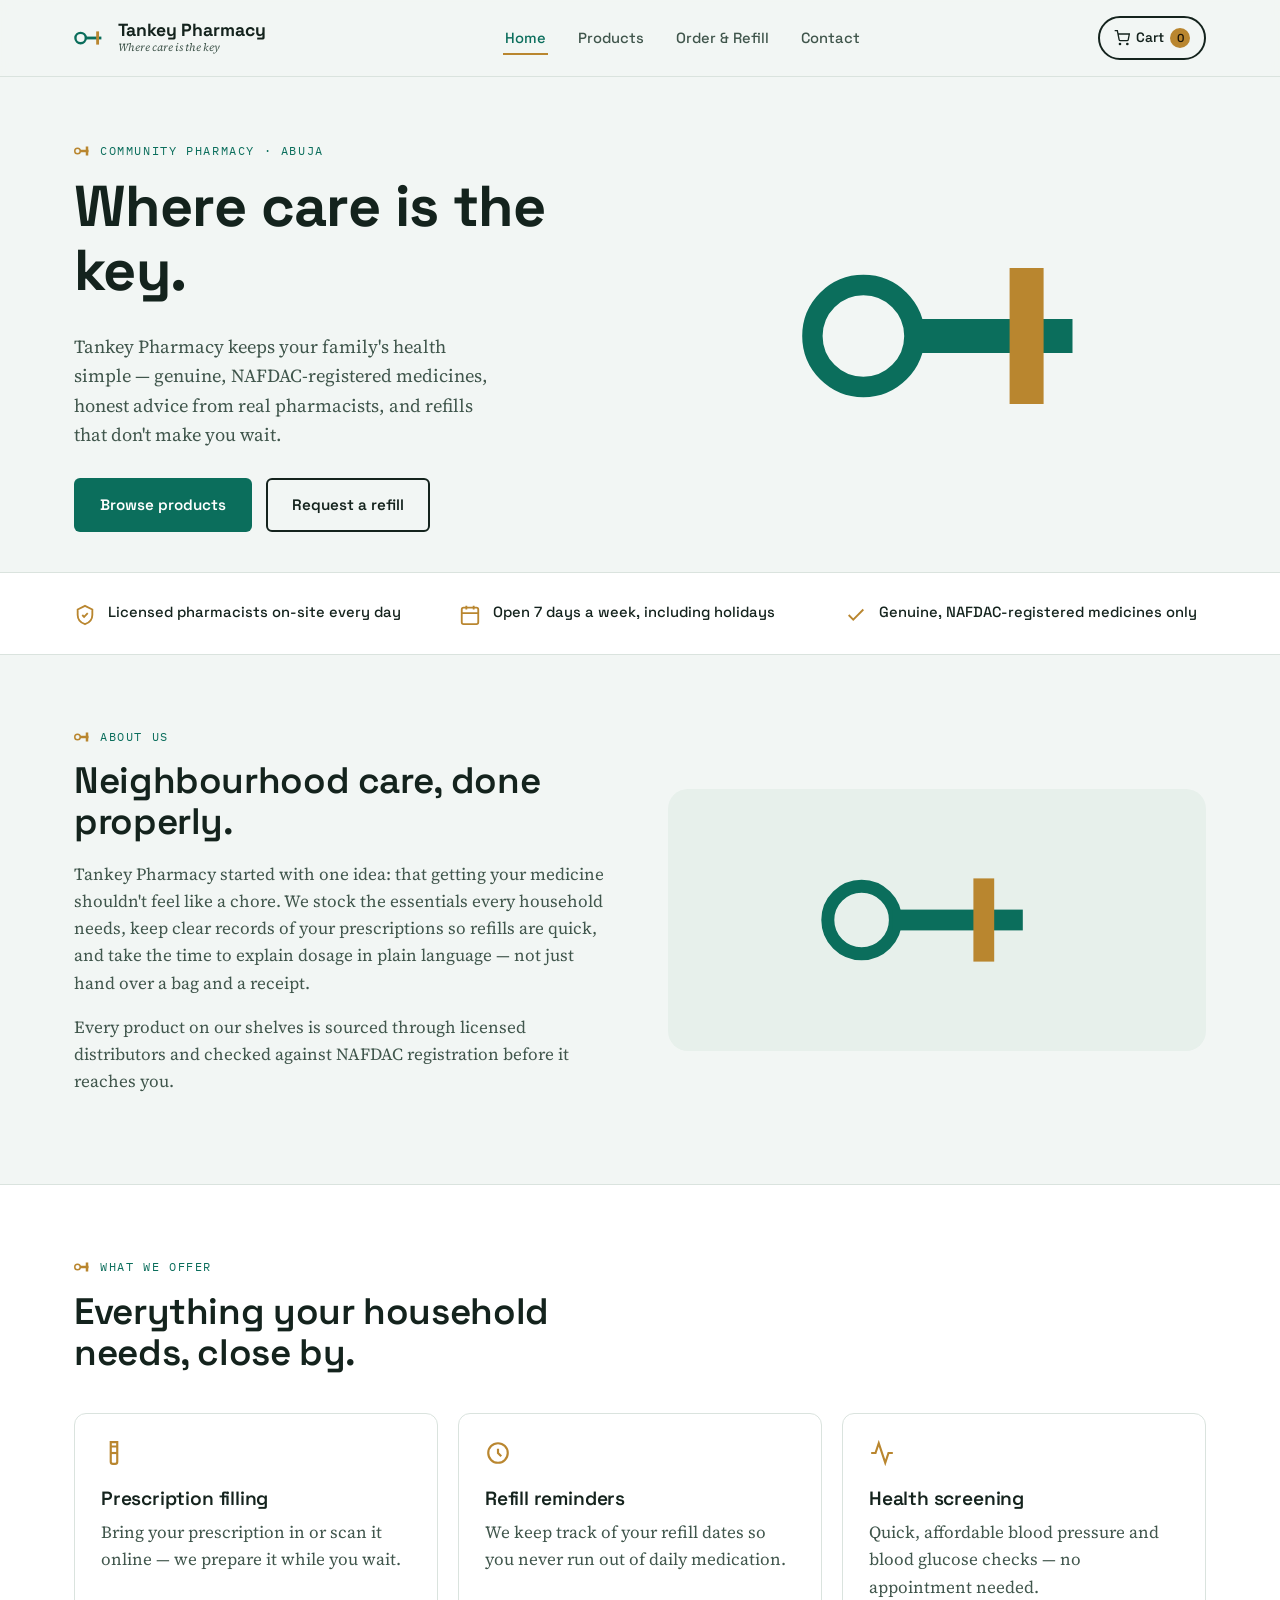
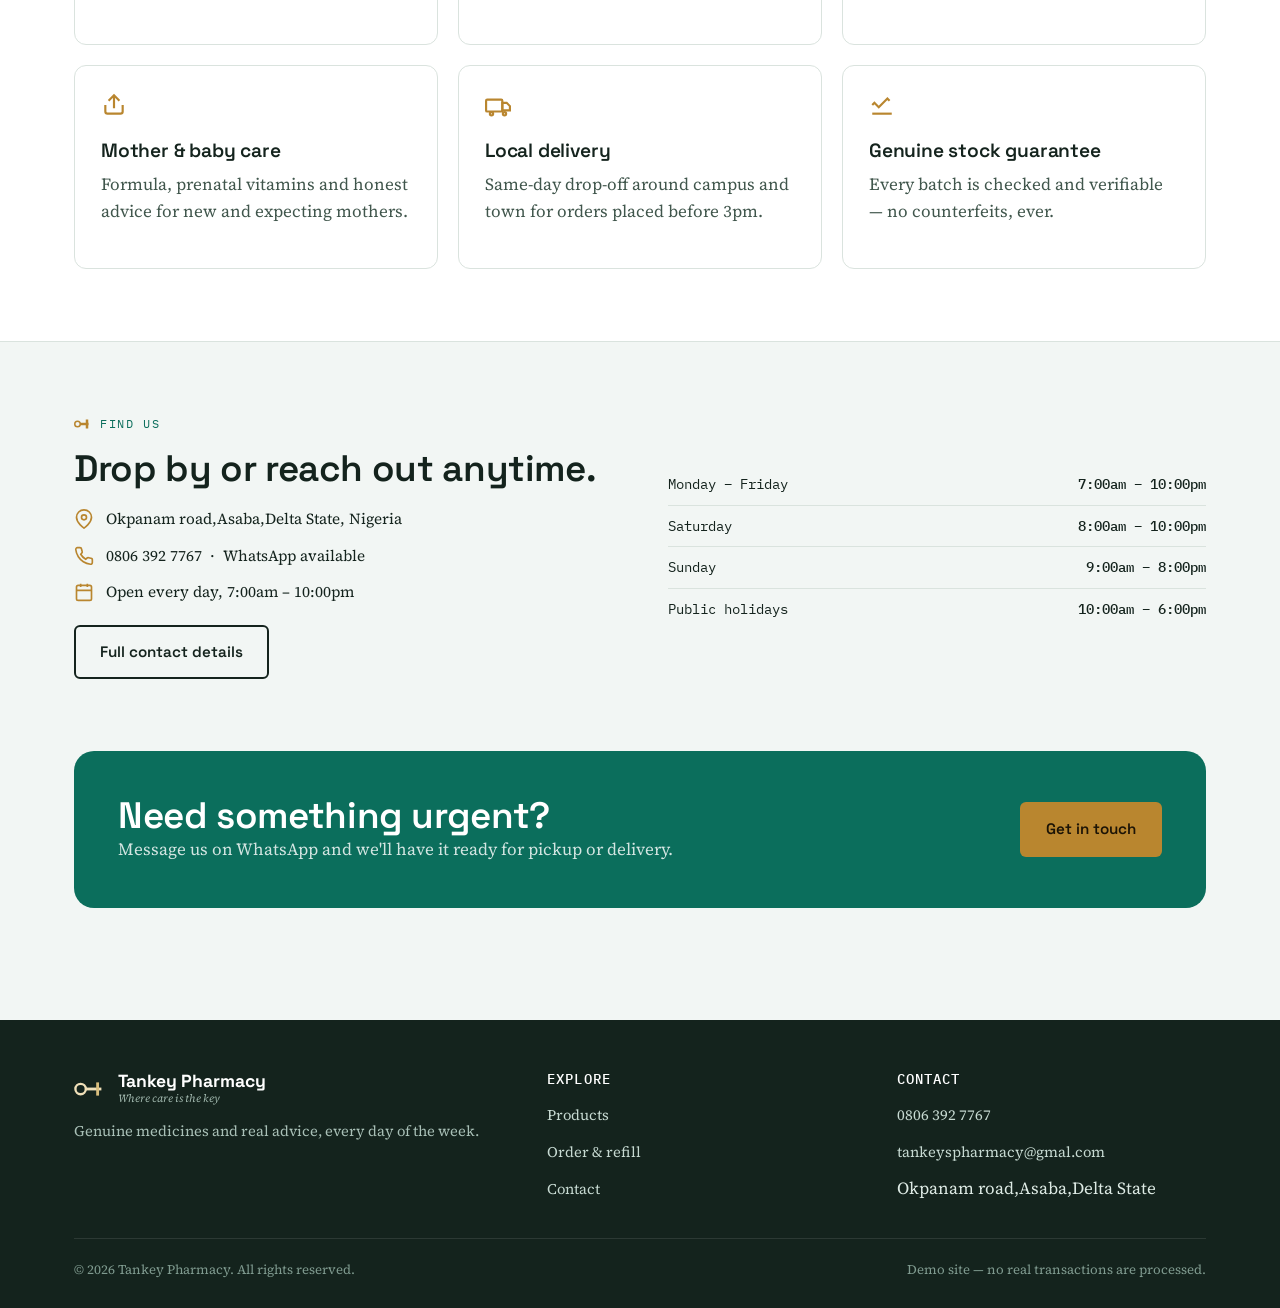
==== index.html @ 2d7c92e0 "Add files via upload" ====
<!DOCTYPE html>
<html lang="en">
<head>
<meta charset="UTF-8">
<meta name="viewport" content="width=device-width, initial-scale=1.0">
<title>Tankey Pharmacy — Where Care Is the Key</title>
<meta name="description" content="Tankey Pharmacy: genuine medicines, real advice, and refills without the wait. Browse products, request a refill, or visit us.">
<link rel="stylesheet" href="style.css">
</head>
<body>

<header class="site-header">
  <nav class="nav wrap">
    <a href="index.html" class="brand">
      <svg class="brand-mark" viewBox="0 0 72 64" fill="none" xmlns="http://www.w3.org/2000/svg" aria-hidden="true">
        <circle cx="14" cy="32" r="11" stroke="currentColor" stroke-width="5"/>
        <rect x="24" y="29" width="34" height="6" fill="currentColor"/>
        <rect x="47" y="18" width="6" height="28" fill="#B9862F"/>
      </svg>
      <span class="brand-text">Tankey Pharmacy<small>Where care is the key</small></span>
    </a>
    <ul class="nav-links">
      <li><a href="index.html" class="active">Home</a></li>
      <li><a href="products.html">Products</a></li>
      <li><a href="order.html">Order &amp; Refill</a></li>
      <li><a href="contact.html">Contact</a></li>
    </ul>
    <div class="nav-cta">
      <a href="order.html" class="cart-pill" aria-label="View cart">
        <svg width="16" height="16" viewBox="0 0 24 24" fill="none" stroke="currentColor" stroke-width="2"><circle cx="9" cy="21" r="1"/><circle cx="20" cy="21" r="1"/><path d="M1 1h4l2.68 13.39a2 2 0 0 0 2 1.61h9.72a2 2 0 0 0 2-1.61L23 6H6"/></svg>
        <span class="btn-label">Cart</span>
        <span class="count" data-cart-count>0</span>
      </a>
      <button class="nav-toggle" aria-label="Toggle navigation" aria-expanded="false">
        <svg viewBox="0 0 24 24" fill="none" stroke="currentColor" stroke-width="2"><path d="M3 6h18M3 12h18M3 18h18"/></svg>
      </button>
    </div>
  </nav>
</header>

<main>

  <!-- HERO -->
  <section class="hero">
    <div class="wrap">
      <div class="hero-copy">
        <span class="eyebrow">
          <svg class="key-mark" viewBox="0 0 72 64" fill="none" xmlns="http://www.w3.org/2000/svg" aria-hidden="true">
            <circle cx="14" cy="32" r="11" stroke="currentColor" stroke-width="6"/>
            <rect x="24" y="27" width="34" height="10" fill="currentColor"/>
            <rect x="47" y="14" width="10" height="36" fill="currentColor"/>
          </svg>
          Community pharmacy · Abuja
        </span>
        <h1>Where care is the key.</h1>
        <p class="lede">Tankey Pharmacy keeps your family's health simple — genuine, NAFDAC-registered medicines, honest advice from real pharmacists, and refills that don't make you wait.</p>
        <div class="hero-actions">
          <a href="products.html" class="btn btn-primary">Browse products</a>
          <a href="order.html" class="btn btn-ghost">Request a refill</a>
        </div>
      </div>
      <div class="hero-art">
        <svg viewBox="0 0 200 140" fill="none" xmlns="http://www.w3.org/2000/svg" aria-hidden="true">
          <circle cx="42" cy="70" r="30" stroke="currentColor" stroke-width="12"/>
          <rect x="70" y="60" width="95" height="20" fill="currentColor"/>
          <rect x="128" y="30" width="20" height="80" class="bit-accent" fill="currentColor"/>
        </svg>
      </div>
    </div>
  </section>

  <!-- TRUST STRIP -->
  <div class="trust-strip">
    <div class="wrap">
      <div class="trust-item">
        <svg viewBox="0 0 24 24" fill="none" stroke="currentColor" stroke-width="2"><path d="M12 2l8 4v6c0 5-3.5 8.5-8 10-4.5-1.5-8-5-8-10V6l8-4z"/><path d="M9 12l2 2 4-4"/></svg>
        <span>Licensed pharmacists on-site every day</span>
      </div>
      <div class="trust-item">
        <svg viewBox="0 0 24 24" fill="none" stroke="currentColor" stroke-width="2"><rect x="3" y="4" width="18" height="18" rx="2"/><path d="M16 2v4M8 2v4M3 10h18"/></svg>
        <span>Open 7 days a week, including holidays</span>
      </div>
      <div class="trust-item">
        <svg viewBox="0 0 24 24" fill="none" stroke="currentColor" stroke-width="2"><path d="M20 6L9 17l-5-5"/></svg>
        <span>Genuine, NAFDAC-registered medicines only</span>
      </div>
    </div>
  </div>

  <!-- ABOUT -->
  <section id="about">
    <div class="wrap two-col">
      <div>
        <span class="eyebrow">
          <svg class="key-mark" viewBox="0 0 72 64" fill="none"><circle cx="14" cy="32" r="11" stroke="currentColor" stroke-width="6"/><rect x="24" y="27" width="34" height="10" fill="currentColor"/><rect x="47" y="14" width="10" height="36" fill="currentColor"/></svg>
          About us
        </span>
        <h2>Neighbourhood care, done properly.</h2>
        <p>Tankey Pharmacy started with one idea: that getting your medicine shouldn't feel like a chore. We stock the essentials every household needs, keep clear records of your prescriptions so refills are quick, and take the time to explain dosage in plain language — not just hand over a bag and a receipt.</p>
        <p>Every product on our shelves is sourced through licensed distributors and checked against NAFDAC registration before it reaches you.</p>
      </div>
      <div class="about-visual">
        <svg viewBox="0 0 200 140" fill="none" xmlns="http://www.w3.org/2000/svg" aria-hidden="true">
          <circle cx="42" cy="70" r="26" stroke="currentColor" stroke-width="10"/>
          <rect x="66" y="62" width="100" height="16" fill="currentColor"/>
          <rect x="128" y="38" width="16" height="64" fill="#B9862F"/>
        </svg>
      </div>
    </div>
  </section>

  <!-- SERVICES -->
  <section style="background:var(--surface); border-top:1px solid var(--line); border-bottom:1px solid var(--line);">
    <div class="wrap">
      <div class="section-head">
        <span class="eyebrow">
          <svg class="key-mark" viewBox="0 0 72 64" fill="none"><circle cx="14" cy="32" r="11" stroke="currentColor" stroke-width="6"/><rect x="24" y="27" width="34" height="10" fill="currentColor"/><rect x="47" y="14" width="10" height="36" fill="currentColor"/></svg>
          What we offer
        </span>
        <h2>Everything your household needs, close by.</h2>
      </div>
      <div class="card-grid">
        <div class="service-card">
          <svg viewBox="0 0 24 24" fill="none" stroke="currentColor" stroke-width="2"><path d="M9 2h6v4H9zM9 6v14a2 2 0 002 2h2a2 2 0 002-2V6"/><path d="M9 12h6"/></svg>
          <h3>Prescription filling</h3>
          <p>Bring your prescription in or scan it online — we prepare it while you wait.</p>
        </div>
        <div class="service-card">
          <svg viewBox="0 0 24 24" fill="none" stroke="currentColor" stroke-width="2"><path d="M12 8v4l3 3"/><circle cx="12" cy="12" r="9"/></svg>
          <h3>Refill reminders</h3>
          <p>We keep track of your refill dates so you never run out of daily medication.</p>
        </div>
        <div class="service-card">
          <svg viewBox="0 0 24 24" fill="none" stroke="currentColor" stroke-width="2"><path d="M22 12h-4l-3 9L9 3l-3 9H2"/></svg>
          <h3>Health screening</h3>
          <p>Quick, affordable blood pressure and blood glucose checks — no appointment needed.</p>
        </div>
        <div class="service-card">
          <svg viewBox="0 0 24 24" fill="none" stroke="currentColor" stroke-width="2"><path d="M20 12v6a2 2 0 01-2 2H6a2 2 0 01-2-2v-6M12 3v12M7 8l5-5 5 5"/></svg>
          <h3>Mother &amp; baby care</h3>
          <p>Formula, prenatal vitamins and honest advice for new and expecting mothers.</p>
        </div>
        <div class="service-card">
          <svg viewBox="0 0 24 24" fill="none" stroke="currentColor" stroke-width="2"><rect x="1" y="7" width="15" height="11" rx="1"/><path d="M16 10h4l3 3v4h-7z"/><circle cx="6" cy="20" r="1.5"/><circle cx="18" cy="20" r="1.5"/></svg>
          <h3>Local delivery</h3>
          <p>Same-day drop-off around campus and town for orders placed before 3pm.</p>
        </div>
        <div class="service-card">
          <svg viewBox="0 0 24 24" fill="none" stroke="currentColor" stroke-width="2"><path d="M3 12l2-2 4 4 8-8 2 2"/><path d="M3 20h18"/></svg>
          <h3>Genuine stock guarantee</h3>
          <p>Every batch is checked and verifiable — no counterfeits, ever.</p>
        </div>
      </div>
    </div>
  </section>

  <!-- HOURS + CTA -->
  <section>
    <div class="wrap two-col">
      <div>
        <span class="eyebrow">
          <svg class="key-mark" viewBox="0 0 72 64" fill="none"><circle cx="14" cy="32" r="11" stroke="currentColor" stroke-width="6"/><rect x="24" y="27" width="34" height="10" fill="currentColor"/><rect x="47" y="14" width="10" height="36" fill="currentColor"/></svg>
          Find us
        </span>
        <h2>Drop by or reach out anytime.</h2>
        <ul class="info-list">
          <li>
            <svg viewBox="0 0 24 24" fill="none" stroke="currentColor" stroke-width="2"><path d="M21 10c0 7-9 13-9 13s-9-6-9-13a9 9 0 0118 0z"/><circle cx="12" cy="10" r="3"/></svg>
            <span>Okpanam road,Asaba,Delta State, Nigeria</span>
          </li>
          <li>
            <svg viewBox="0 0 24 24" fill="none" stroke="currentColor" stroke-width="2"><path d="M22 16.92v3a2 2 0 01-2.18 2 19.79 19.79 0 01-8.63-3.07 19.5 19.5 0 01-6-6 19.79 19.79 0 01-3.07-8.67A2 2 0 014.11 2h3a2 2 0 012 1.72c.12.9.34 1.79.66 2.64a2 2 0 01-.45 2.11L8.09 9.91a16 16 0 006 6l1.44-1.44a2 2 0 012.11-.45c.85.32 1.74.54 2.64.66A2 2 0 0122 16.92z"/></svg>
            <span>0806 392 7767 &nbsp;·&nbsp; WhatsApp available</span>
          </li>
          <li>
            <svg viewBox="0 0 24 24" fill="none" stroke="currentColor" stroke-width="2"><rect x="3" y="4" width="18" height="18" rx="2"/><path d="M16 2v4M8 2v4M3 10h18"/></svg>
            <span>Open every day, 7:00am – 10:00pm</span>
          </li>
        </ul>
        <a href="contact.html" class="btn btn-ghost">Full contact details</a>
      </div>
      <div>
        <table class="hours-table" aria-label="Opening hours">
          <tr><td>Monday – Friday</td><td>7:00am – 10:00pm</td></tr>
          <tr><td>Saturday</td><td>8:00am – 10:00pm</td></tr>
          <tr><td>Sunday</td><td>9:00am – 8:00pm</td></tr>
          <tr><td>Public holidays</td><td>10:00am – 6:00pm</td></tr>
        </table>
      </div>
    </div>
  </section>

  <section style="padding-top:0;">
    <div class="wrap">
      <div class="cta-banner">
        <div>
          <h2>Need something urgent?</h2>
          <p>Message us on WhatsApp and we'll have it ready for pickup or delivery.</p>
        </div>
        <a href="contact.html" class="btn btn-gold">Get in touch</a>
      </div>
    </div>
  </section>

</main>

<footer class="site-footer">
  <div class="wrap">
    <div class="footer-grid">
      <div>
        <a href="index.html" class="brand" style="margin-bottom:14px;">
          <svg class="brand-mark" viewBox="0 0 72 64" fill="none"><circle cx="14" cy="32" r="11" stroke="currentColor" stroke-width="5"/><rect x="24" y="29" width="34" height="6" fill="currentColor"/><rect x="47" y="18" width="6" height="28" fill="#D9BE7D"/></svg>
          <span class="brand-text">Tankey Pharmacy<small>Where care is the key</small></span>
        </a>
        <p>Genuine medicines and real advice, every day of the week.</p>
      </div>
      <div class="footer-col">
        <h4>Explore</h4>
        <ul>
          <li><a href="products.html">Products</a></li>
          <li><a href="order.html">Order &amp; refill</a></li>
          <li><a href="contact.html">Contact</a></li>
        </ul>
      </div>
      <div class="footer-col">
        <h4>Contact</h4>
        <ul>
          <li><a href="tel:+2348063927767">0806 392 7767</a></li>
          <li><a href="mailto:tankeyspharmacy@gmal.com">tankeyspharmacy@gmal.com</a></li>
          <li>Okpanam road,Asaba,Delta State</li>
        </ul>
      </div>
    </div>
    <div class="footer-bottom">
      <span>© 2026 Tankey Pharmacy. All rights reserved.</span>
      <span>Demo site — no real transactions are processed.</span>
    </div>
  </div>
</footer>

<script src="products-data.js"></script>
<script src="script.js"></script>
</body>
</html>
---- style.css ----
/* ============================================
   TANKEY PHARMACY — design tokens
   Palette: clinical mint-white + deep teal (care) + brass gold (the "key")
   Type: Space Grotesk (display/utility) + Source Serif 4 (body warmth)
   Signature: the key-cross mark — a key whose bit reads as a medical cross
   ============================================ */

@import url('https://fonts.googleapis.com/css2?family=Space+Grotesk:wght@500;600;700&family=Source+Serif+4:ital,opsz,wght@0,8..60,400;0,8..60,500;1,8..60,400&family=IBM+Plex+Mono:wght@500&display=swap');

:root{
  --bg: #F2F6F4;
  --surface: #FFFFFF;
  --surface-tint: #E7F0EB;
  --ink: #14231D;
  --ink-soft: #40564C;
  --primary: #0B6E5C;
  --primary-dark: #084F42;
  --accent: #B9862F;
  --accent-light: #EFDFB8;
  --line: #DAE3DE;
  --rx: #A8472B;

  --font-display: 'Space Grotesk', sans-serif;
  --font-body: 'Source Serif 4', serif;
  --font-mono: 'IBM Plex Mono', monospace;

  --radius-sm: 6px;
  --radius-md: 12px;
  --radius-lg: 20px;
  --shadow-card: 0 2px 14px rgba(20, 35, 29, 0.06);
  --shadow-pop: 0 12px 32px rgba(20, 35, 29, 0.14);
  --max-width: 1180px;
}

*, *::before, *::after{ box-sizing: border-box; }
html{ scroll-behavior: smooth; }
body{
  margin: 0;
  background: var(--bg);
  color: var(--ink);
  font-family: var(--font-body);
  font-size: 17px;
  line-height: 1.6;
  -webkit-font-smoothing: antialiased;
}
h1,h2,h3,h4{
  font-family: var(--font-display);
  color: var(--ink);
  line-height: 1.12;
  margin: 0 0 0.5em;
  letter-spacing: -0.01em;
}
h1{ font-size: clamp(2.4rem, 5vw, 3.6rem); font-weight: 700; }
h2{ font-size: clamp(1.7rem, 3.2vw, 2.3rem); font-weight: 600; }
h3{ font-size: 1.2rem; font-weight: 600; }
p{ margin: 0 0 1em; color: var(--ink-soft); }
a{ color: var(--primary); text-decoration: none; }
img{ max-width: 100%; display: block; }
button{ font-family: inherit; }

.wrap{
  max-width: var(--max-width);
  margin: 0 auto;
  padding: 0 24px;
}

a:focus-visible, button:focus-visible, input:focus-visible, textarea:focus-visible, select:focus-visible{
  outline: 3px solid var(--accent);
  outline-offset: 2px;
}

/* ---------- eyebrow / key-divider (signature detail) ---------- */
.eyebrow{
  display: inline-flex;
  align-items: center;
  gap: 8px;
  font-family: var(--font-mono);
  font-size: 0.72rem;
  letter-spacing: 0.14em;
  text-transform: uppercase;
  color: var(--primary);
  margin-bottom: 14px;
}
.eyebrow .key-mark{ width: 18px; height: 18px; color: var(--accent); }

/* ---------- buttons ---------- */
.btn{
  display: inline-flex;
  align-items: center;
  justify-content: center;
  gap: 8px;
  padding: 13px 24px;
  border-radius: var(--radius-sm);
  font-family: var(--font-display);
  font-weight: 600;
  font-size: 0.95rem;
  border: 2px solid transparent;
  cursor: pointer;
  transition: transform 0.15s ease, box-shadow 0.15s ease, background 0.15s ease;
  white-space: nowrap;
}
.btn:hover{ transform: translateY(-1px); }
.btn-primary{ background: var(--primary); color: #fff; }
.btn-primary:hover{ background: var(--primary-dark); box-shadow: var(--shadow-pop); }
.btn-ghost{ background: transparent; border-color: var(--ink); color: var(--ink); }
.btn-ghost:hover{ border-color: var(--primary); color: var(--primary); }
.btn-gold{ background: var(--accent); color: #1c1406; }
.btn-gold:hover{ box-shadow: var(--shadow-pop); }
.btn-sm{ padding: 8px 14px; font-size: 0.82rem; }
.btn:disabled{ opacity: 0.45; cursor: not-allowed; transform: none; }

/* ---------- header / nav ---------- */
.site-header{
  position: sticky; top: 0; z-index: 50;
  background: rgba(242, 246, 244, 0.92);
  backdrop-filter: blur(8px);
  border-bottom: 1px solid var(--line);
}
.nav{
  display: flex; align-items: center; justify-content: space-between;
  padding: 16px 24px;
}
.brand{ display: flex; align-items: center; gap: 10px; }
.brand-mark{ width: 34px; height: 34px; color: var(--primary); flex-shrink: 0; }
.brand-text{ font-family: var(--font-display); font-weight: 700; font-size: 1.1rem; color: var(--ink); line-height: 1; }
.brand-text small{ display:block; font-family: var(--font-body); font-style: italic; font-weight: 400; font-size: 0.68rem; color: var(--ink-soft); margin-top: 3px; }

.nav-links{ display: flex; align-items: center; gap: 28px; list-style: none; margin: 0; padding: 0; }
.nav-links a{
  font-family: var(--font-display); font-weight: 500; font-size: 0.92rem; color: var(--ink-soft);
  padding: 6px 2px; border-bottom: 2px solid transparent;
}
.nav-links a:hover, .nav-links a.active{ color: var(--primary); border-color: var(--accent); }

.nav-cta{ display: flex; align-items: center; gap: 14px; }
.cart-pill{
  position: relative; display: inline-flex; align-items: center; gap: 6px;
  padding: 9px 14px; border: 2px solid var(--ink); border-radius: 100px;
  font-family: var(--font-display); font-size: 0.85rem; font-weight: 600; color: var(--ink);
}
.cart-pill .count{
  background: var(--accent); color: #1c1406; border-radius: 100px;
  min-width: 20px; height: 20px; display:inline-flex; align-items:center; justify-content:center;
  font-size: 0.72rem; padding: 0 5px;
}
.nav-toggle{ display: none; background: none; border: none; cursor: pointer; padding: 6px; }
.nav-toggle svg{ width: 26px; height: 26px; color: var(--ink); }

@media (max-width: 860px){
  .nav-links{
    position: fixed; inset: 68px 0 auto 0; background: var(--surface);
    flex-direction: column; align-items: flex-start; gap: 0;
    padding: 8px 24px 18px; border-bottom: 1px solid var(--line);
    transform: translateY(-8px); opacity: 0; pointer-events: none; transition: all 0.18s ease;
  }
  .nav-links.open{ transform: translateY(0); opacity: 1; pointer-events: auto; }
  .nav-links li{ width: 100%; }
  .nav-links a{ display: block; padding: 12px 0; border-bottom: 1px solid var(--line); }
  .nav-toggle{ display: inline-flex; }
  .nav-cta .btn-label{ display: none; }
}

/* ---------- hero ---------- */
.hero{ padding: 64px 0 40px; overflow: hidden; }
.hero .wrap{ display: grid; grid-template-columns: 1.1fr 0.9fr; gap: 48px; align-items: center; }
.hero-copy p.lede{ font-size: 1.15rem; max-width: 46ch; }
.hero-actions{ display: flex; gap: 14px; flex-wrap: wrap; margin-top: 28px; }
.hero-art{ display: flex; justify-content: center; align-items: center; }
.hero-art svg{ width: min(340px, 100%); height: auto; color: var(--primary); }
.hero-art .bit-accent{ color: var(--accent); }

@media (prefers-reduced-motion: no-preference){
  .hero-art svg{ animation: keyIn 900ms cubic-bezier(.2,.7,.3,1) both; }
}
@keyframes keyIn{
  from{ opacity: 0; transform: translateX(24px) rotate(-8deg); }
  to{ opacity: 1; transform: translateX(0) rotate(0); }
}

@media (max-width: 860px){
  .hero .wrap{ grid-template-columns: 1fr; }
  .hero-art{ order: -1; }
  .hero-art svg{ width: 200px; }
}

/* ---------- trust strip ---------- */
.trust-strip{ background: var(--surface); border-top: 1px solid var(--line); border-bottom: 1px solid var(--line); }
.trust-strip .wrap{ display: grid; grid-template-columns: repeat(3, 1fr); gap: 24px; padding: 28px 24px; }
.trust-item{ display: flex; gap: 12px; align-items: flex-start; }
.trust-item svg{ width: 22px; height: 22px; color: var(--accent); flex-shrink: 0; margin-top: 3px; }
.trust-item span{ font-family: var(--font-display); font-weight: 500; font-size: 0.92rem; color: var(--ink); }
@media (max-width: 700px){ .trust-strip .wrap{ grid-template-columns: 1fr; } }

/* ---------- generic sections ---------- */
section{ padding: 72px 0; }
.section-head{ max-width: 62ch; margin-bottom: 40px; }
.two-col{ display: grid; grid-template-columns: 1fr 1fr; gap: 56px; align-items: center; }
@media (max-width: 860px){ .two-col{ grid-template-columns: 1fr; gap: 32px; } }

.about-visual{
  background: var(--surface-tint); border-radius: var(--radius-lg);
  padding: 40px; display: flex; align-items: center; justify-content: center;
}
.about-visual svg{ width: 100%; max-width: 260px; color: var(--primary); }

/* ---------- cards grid (services) ---------- */
.card-grid{ display: grid; grid-template-columns: repeat(3, 1fr); gap: 20px; }
@media (max-width: 900px){ .card-grid{ grid-template-columns: repeat(2, 1fr); } }
@media (max-width: 620px){ .card-grid{ grid-template-columns: 1fr; } }

.service-card{
  background: var(--surface); border: 1px solid var(--line); border-radius: var(--radius-md);
  padding: 26px; transition: box-shadow 0.15s ease, transform 0.15s ease;
}
.service-card:hover{ box-shadow: var(--shadow-card); transform: translateY(-2px); }
.service-card svg{ width: 26px; height: 26px; color: var(--accent); margin-bottom: 14px; }

/* ---------- hours / location ---------- */
.hours-table{ width: 100%; border-collapse: collapse; font-family: var(--font-mono); font-size: 0.88rem; }
.hours-table td{ padding: 9px 0; border-bottom: 1px solid var(--line); }
.hours-table td:last-child{ text-align: right; color: var(--ink); font-weight: 500; }
.hours-table tr:last-child td{ border-bottom: none; }

.info-list{ list-style: none; margin: 0 0 20px; padding: 0; display: flex; flex-direction: column; gap: 12px; }
.info-list li{ display: flex; gap: 12px; align-items: flex-start; font-size: 0.96rem; }
.info-list svg{ width: 20px; height: 20px; color: var(--accent); flex-shrink: 0; margin-top: 2px; }

/* ---------- CTA banner ---------- */
.cta-banner{
  background: var(--primary); color: #fff; border-radius: var(--radius-lg);
  padding: 44px; display: flex; align-items: center; justify-content: space-between; gap: 24px; flex-wrap: wrap;
}
.cta-banner h2, .cta-banner p{ color: #fff; margin: 0; }
.cta-banner p{ color: rgba(255,255,255,0.82); }

/* ---------- footer ---------- */
.site-footer{ background: var(--ink); color: #DDEAE4; padding: 52px 0 28px; margin-top: 40px; }
.footer-grid{ display: grid; grid-template-columns: 1.4fr 1fr 1fr; gap: 40px; margin-bottom: 36px; }
@media (max-width: 700px){ .footer-grid{ grid-template-columns: 1fr; gap: 28px; } }
.site-footer .brand-mark{ color: var(--accent-light); }
.site-footer .brand-text{ color: #fff; }
.site-footer .brand-text small{ color: #9FB6AC; }
.site-footer p{ color: #A9C0B7; font-size: 0.92rem; }
.footer-col h4{ color: #fff; font-size: 0.85rem; text-transform: uppercase; letter-spacing: 0.08em; font-family: var(--font-mono); font-weight: 500; margin-bottom: 14px; }
.footer-col ul{ list-style: none; margin: 0; padding: 0; display: flex; flex-direction: column; gap: 10px; }
.footer-col a{ color: #C7DAD2; font-size: 0.92rem; }
.footer-col a:hover{ color: var(--accent-light); }
.footer-bottom{ border-top: 1px solid rgba(255,255,255,0.1); padding-top: 20px; font-size: 0.82rem; color: #7F9A8F; display: flex; justify-content: space-between; flex-wrap: wrap; gap: 8px; }

/* ---------- page header (inner pages) ---------- */
.page-header{ padding: 48px 0 8px; }
.page-header p.lede{ max-width: 56ch; }

/* ---------- products page ---------- */
.toolbar{ display: flex; gap: 14px; flex-wrap: wrap; align-items: center; margin-bottom: 28px; }
.search-input{
  flex: 1; min-width: 220px; padding: 12px 16px; border-radius: var(--radius-sm);
  border: 1.5px solid var(--line); font-family: var(--font-body); font-size: 0.98rem; background: var(--surface);
}
.chip-row{ display: flex; gap: 8px; flex-wrap: wrap; }
.chip{
  padding: 8px 15px; border-radius: 100px; border: 1.5px solid var(--line); background: var(--surface);
  font-family: var(--font-display); font-size: 0.82rem; font-weight: 500; color: var(--ink-soft); cursor: pointer;
}
.chip.active{ background: var(--primary); border-color: var(--primary); color: #fff; }

.product-grid{ display: grid; grid-template-columns: repeat(3, 1fr); gap: 20px; }
@media (max-width: 940px){ .product-grid{ grid-template-columns: repeat(2, 1fr); } }
@media (max-width: 600px){ .product-grid{ grid-template-columns: 1fr; } }

.product-card{
  background: var(--surface); border: 1px solid var(--line); border-radius: var(--radius-md);
  padding: 20px; display: flex; flex-direction: column; gap: 8px; position: relative;
}
.product-cat{ font-family: var(--font-mono); font-size: 0.68rem; text-transform: uppercase; letter-spacing: 0.06em; color: var(--primary); }
.product-card h3{ margin: 0; }
.product-card .desc{ font-size: 0.88rem; color: var(--ink-soft); margin: 0; flex: 1; }
.product-foot{ display: flex; align-items: center; justify-content: space-between; margin-top: 8px; }
.price{ font-family: var(--font-mono); font-weight: 500; color: var(--ink); font-size: 1.02rem; }
.rx-badge{
  position: absolute; top: 16px; right: 16px; background: #FBEDE7; color: var(--rx);
  font-family: var(--font-mono); font-size: 0.62rem; letter-spacing: 0.04em; text-transform: uppercase;
  padding: 4px 8px; border-radius: 100px; font-weight: 500;
}
.qty-stepper{ display: flex; align-items: center; gap: 8px; border: 1.5px solid var(--line); border-radius: var(--radius-sm); }
.qty-stepper button{ background: none; border: none; width: 28px; height: 30px; cursor: pointer; font-size: 1rem; color: var(--ink); }
.qty-stepper span{ font-family: var(--font-mono); min-width: 18px; text-align: center; font-size: 0.9rem; }
.empty-state{ text-align: center; padding: 60px 20px; color: var(--ink-soft); }
.empty-state svg{ width: 44px; height: 44px; color: var(--line); margin-bottom: 14px; }

/* sticky mini cart bar */
.mini-cart{
  position: sticky; bottom: 16px; margin-top: 32px;
  background: var(--ink); color: #fff; border-radius: var(--radius-md);
  padding: 16px 22px; display: flex; align-items: center; justify-content: space-between;
  box-shadow: var(--shadow-pop); gap: 16px; flex-wrap: wrap;
}
.mini-cart .total{ font-family: var(--font-mono); font-size: 1.05rem; }
.mini-cart.hidden{ display: none; }

/* ---------- order / cart page ---------- */
.order-tabs{ display: flex; gap: 8px; margin-bottom: 32px; border-bottom: 1px solid var(--line); }
.order-tab{
  padding: 12px 6px; background: none; border: none; cursor: pointer;
  font-family: var(--font-display); font-weight: 600; font-size: 0.98rem; color: var(--ink-soft);
  border-bottom: 3px solid transparent; margin-bottom: -1px;
}
.order-tab.active{ color: var(--primary); border-color: var(--accent); }
.order-panel{ display: none; }
.order-panel.active{ display: block; }

.cart-row{
  display: grid; grid-template-columns: 1fr auto auto auto; gap: 16px; align-items: center;
  padding: 16px 0; border-bottom: 1px solid var(--line);
}
.cart-row .name{ font-family: var(--font-display); font-weight: 600; }
.cart-row .cat{ font-family: var(--font-mono); font-size: 0.7rem; color: var(--ink-soft); text-transform: uppercase; }
.remove-btn{ background:none; border:none; cursor:pointer; color: var(--rx); font-size: 0.82rem; font-family: var(--font-display); font-weight: 500; }
@media (max-width: 600px){ .cart-row{ grid-template-columns: 1fr; gap: 6px; } }

.cart-summary{ display: flex; justify-content: flex-end; margin-top: 20px; }
.summary-box{ width: 280px; }
.summary-line{ display: flex; justify-content: space-between; padding: 6px 0; font-size: 0.94rem; }
.summary-line.total{ font-family: var(--font-mono); font-weight: 600; font-size: 1.1rem; border-top: 1px solid var(--line); margin-top: 8px; padding-top: 12px; }

.form-grid{ display: grid; grid-template-columns: 1fr 1fr; gap: 18px; }
@media (max-width: 620px){ .form-grid{ grid-template-columns: 1fr; } }
.field{ display: flex; flex-direction: column; gap: 6px; }
.field.full{ grid-column: 1 / -1; }
.field label{ font-family: var(--font-display); font-size: 0.85rem; font-weight: 500; color: var(--ink); }
.field input, .field textarea, .field select{
  padding: 11px 14px; border-radius: var(--radius-sm); border: 1.5px solid var(--line);
  font-family: var(--font-body); font-size: 0.96rem; background: var(--surface); color: var(--ink);
}
.field textarea{ resize: vertical; min-height: 90px; }
.field-note{ font-size: 0.78rem; color: var(--ink-soft); }

.confirm-panel{
  background: var(--surface-tint); border: 1.5px dashed var(--primary); border-radius: var(--radius-lg);
  padding: 32px; text-align: center; display: none;
}
.confirm-panel.show{ display: block; }
.confirm-panel .ref{ font-family: var(--font-mono); font-size: 1.3rem; color: var(--primary); font-weight: 500; margin: 10px 0 4px; }

.past-orders{ margin-top: 48px; }
.past-order-row{
  display: flex; justify-content: space-between; align-items: center; flex-wrap: wrap; gap: 6px;
  padding: 14px 0; border-bottom: 1px solid var(--line); font-size: 0.9rem;
}
.past-order-row .ref{ font-family: var(--font-mono); color: var(--primary); }

/* ---------- contact page ---------- */
.contact-grid{ display: grid; grid-template-columns: 1fr 1fr; gap: 48px; }
@media (max-width: 860px){ .contact-grid{ grid-template-columns: 1fr; } }
.map-frame{ border-radius: var(--radius-md); overflow: hidden; border: 1px solid var(--line); }
.map-frame iframe{ width: 100%; height: 320px; border: none; display: block; }

/* utility */
.mt-0{ margin-top: 0; }
.visually-hidden{ position: absolute; width: 1px; height: 1px; overflow: hidden; clip: rect(0,0,0,0); }
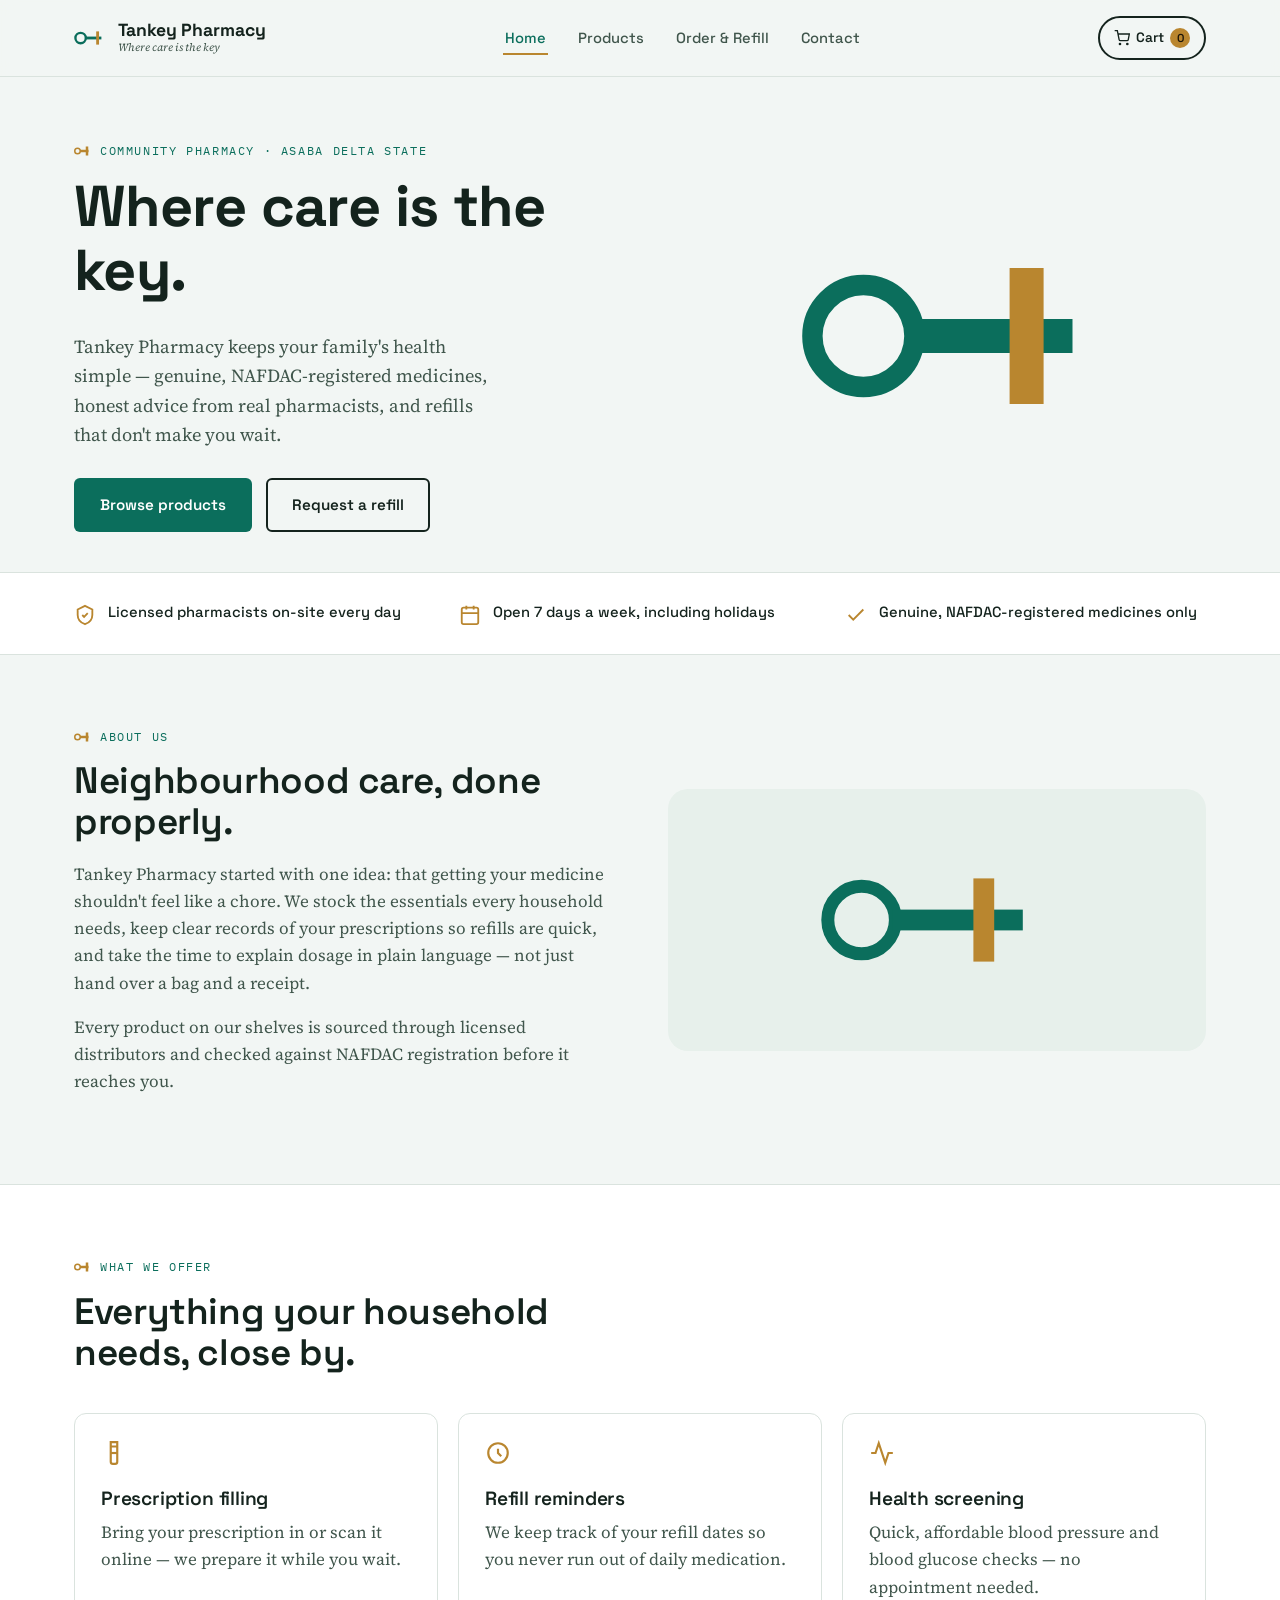
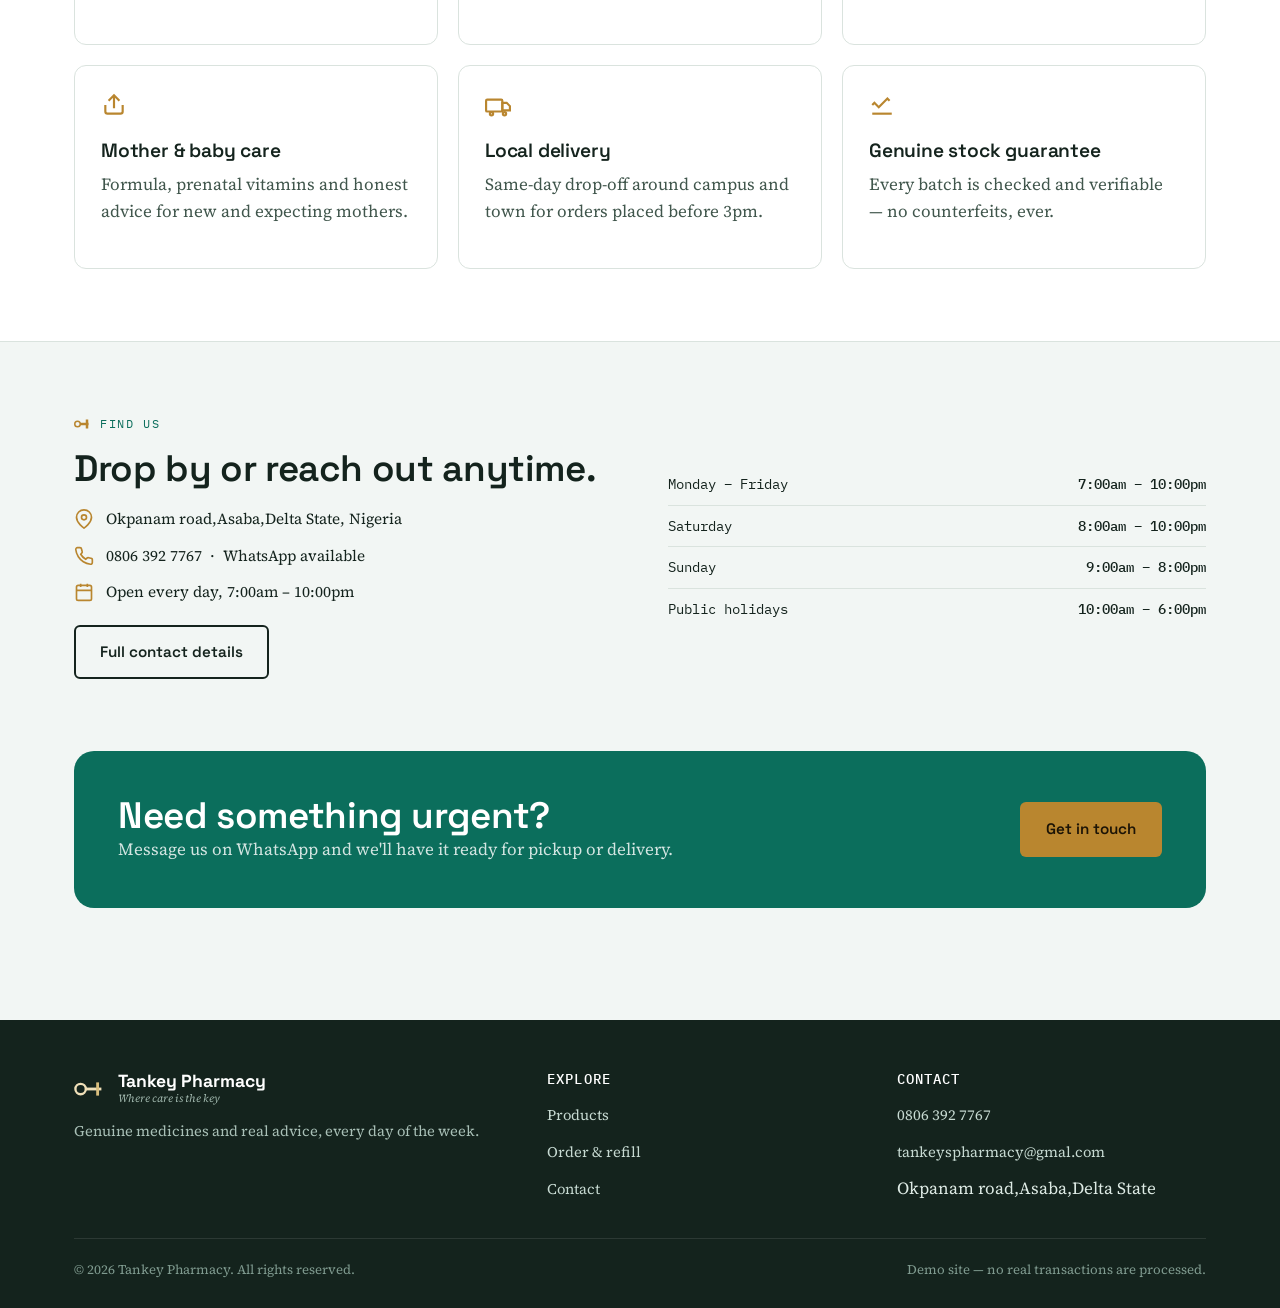
==== commit 947f6572: "Update location from Abuja to Asaba Delta State" ====
--- a/index.html
+++ b/index.html
@@ -50,7 +50,7 @@
             <rect x="24" y="27" width="34" height="10" fill="currentColor"/>
             <rect x="47" y="14" width="10" height="36" fill="currentColor"/>
           </svg>
-          Community pharmacy · Abuja
+          Community pharmacy · Asaba Delta State
         </span>
         <h1>Where care is the key.</h1>
         <p class="lede">Tankey Pharmacy keeps your family's health simple — genuine, NAFDAC-registered medicines, honest advice from real pharmacists, and refills that don't make you wait.</p>
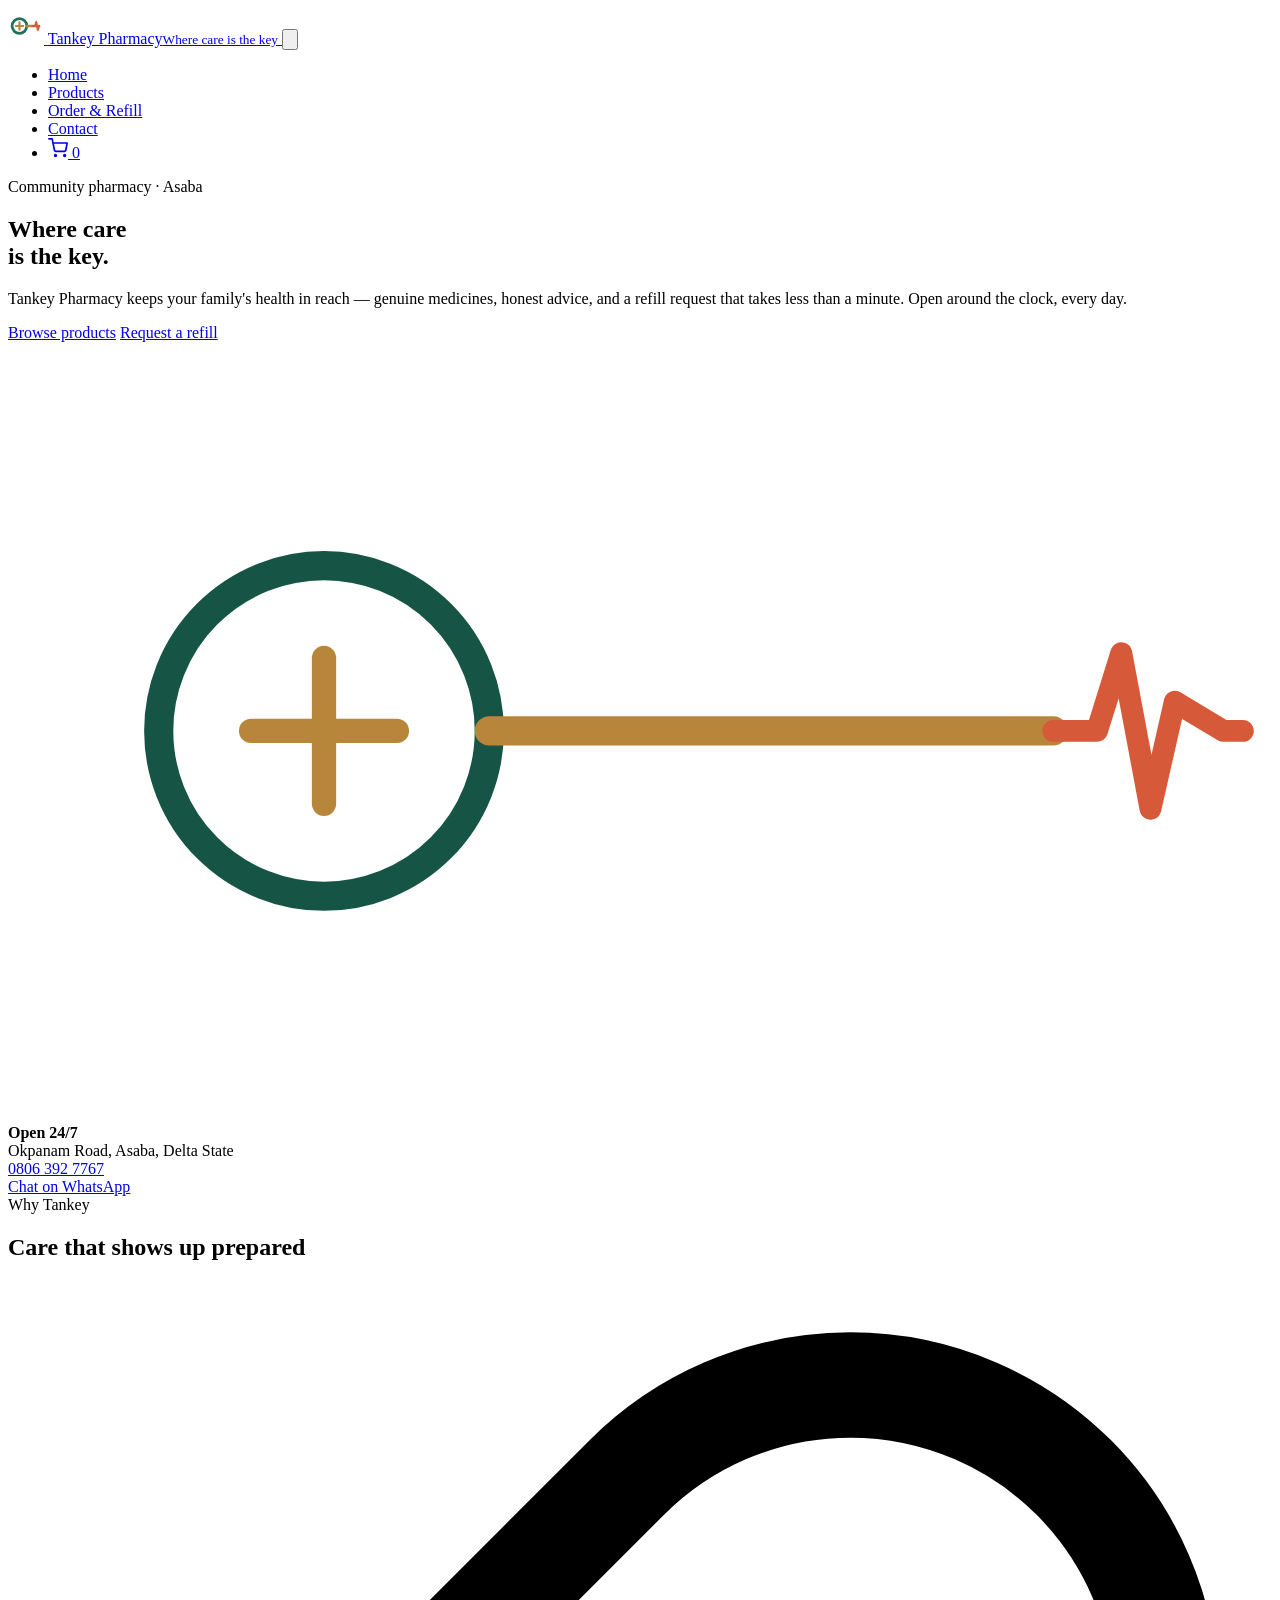
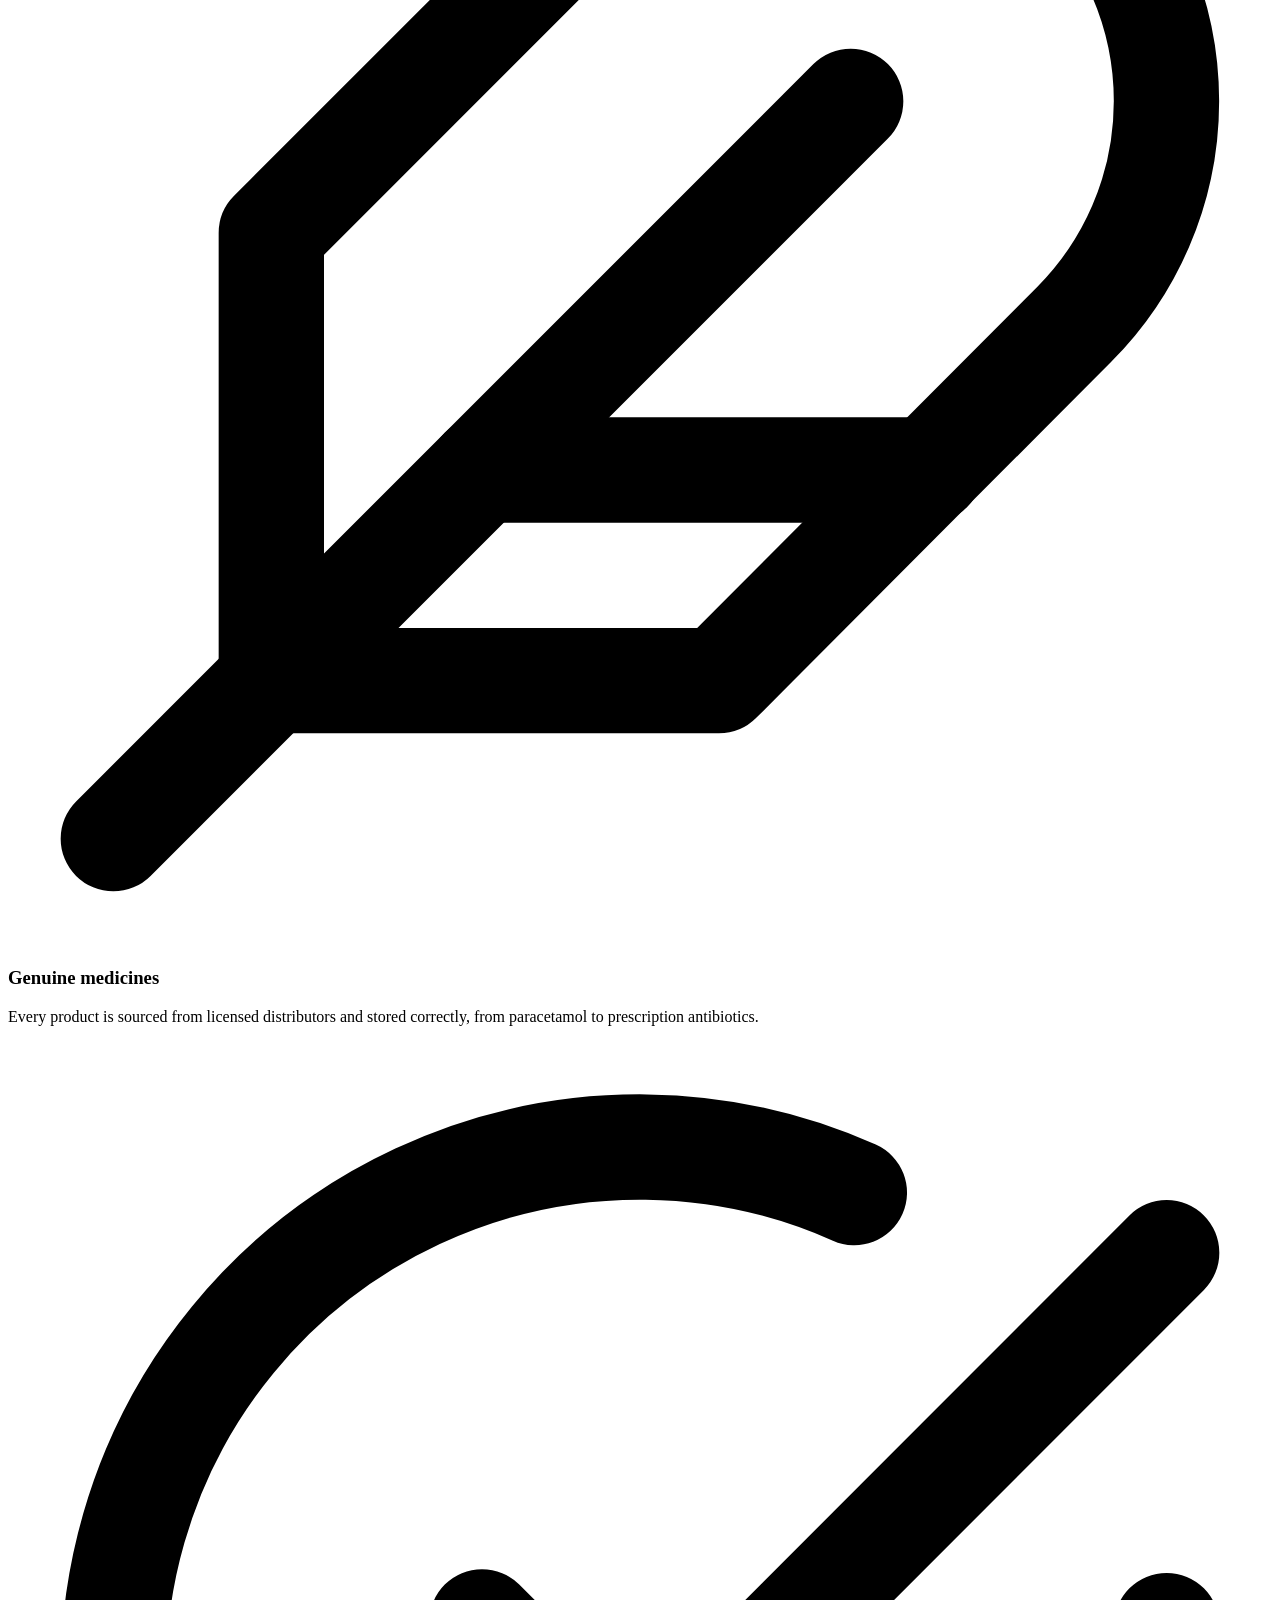
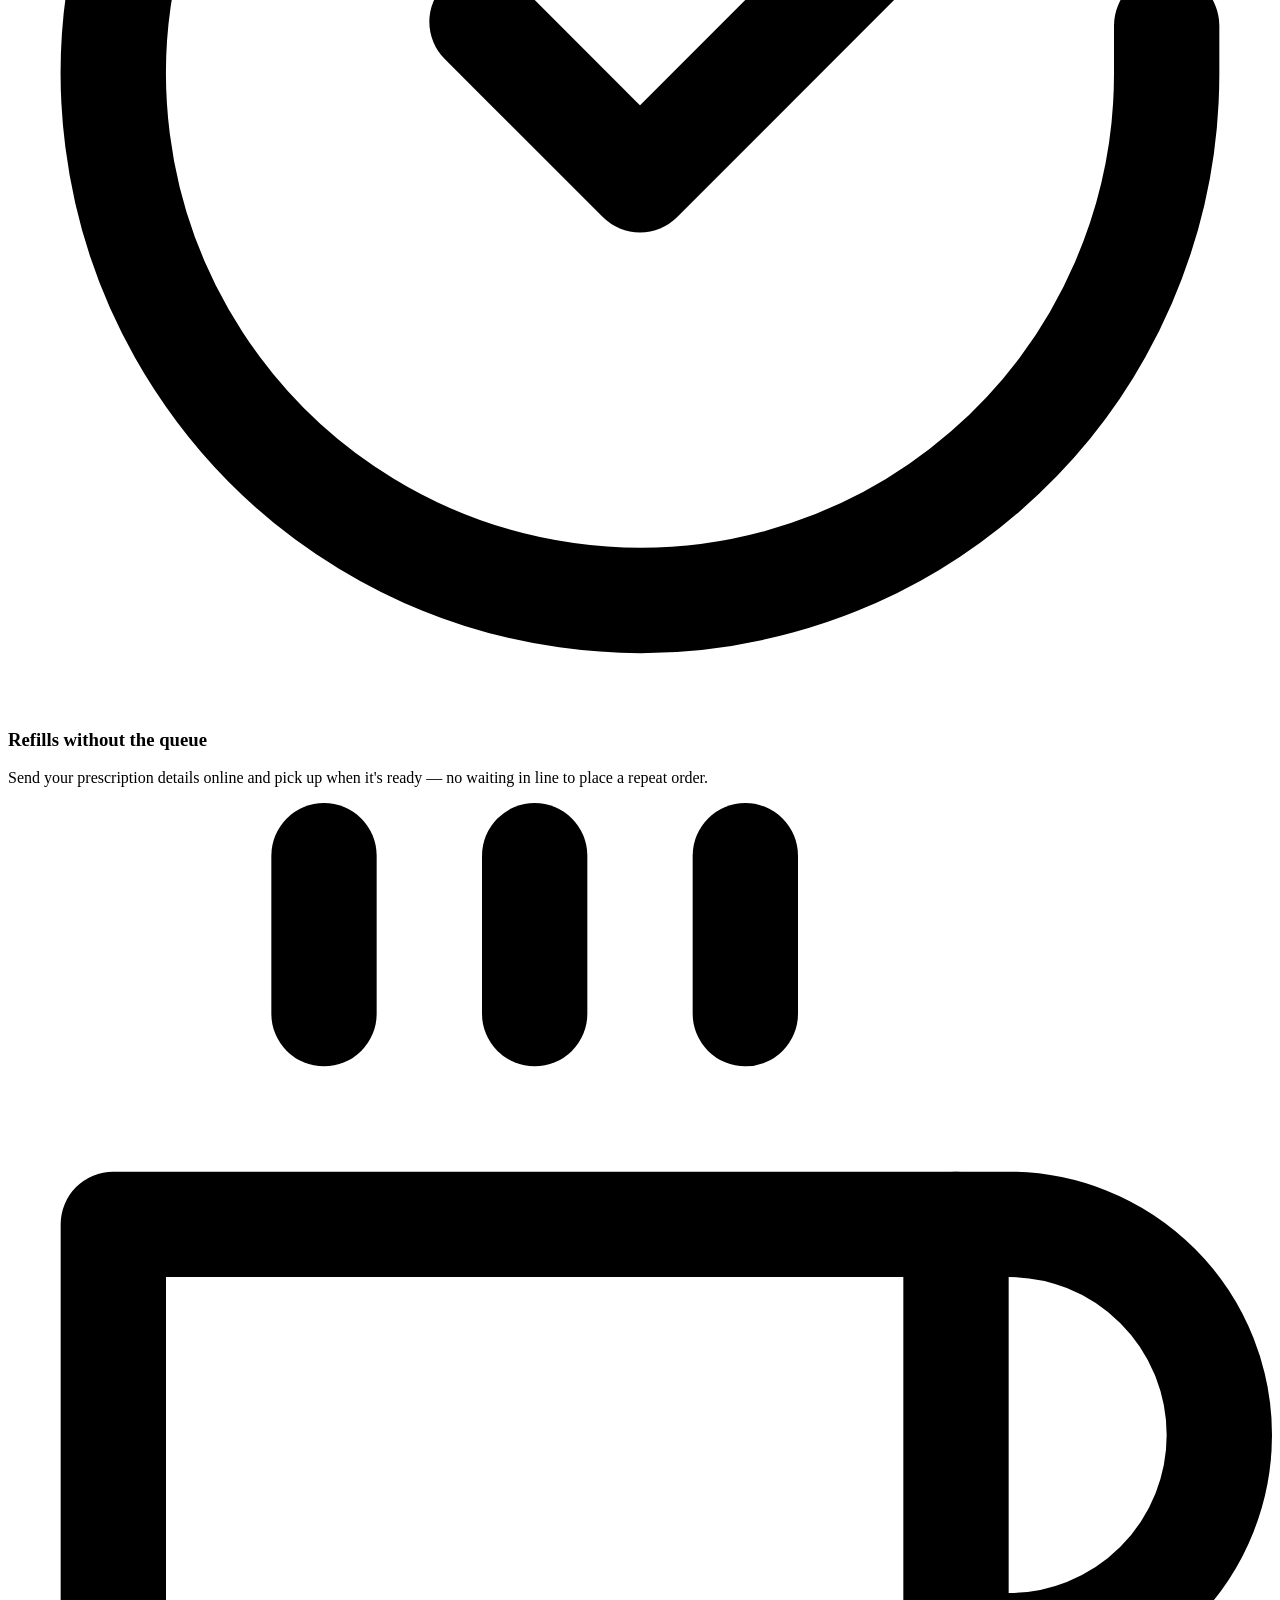
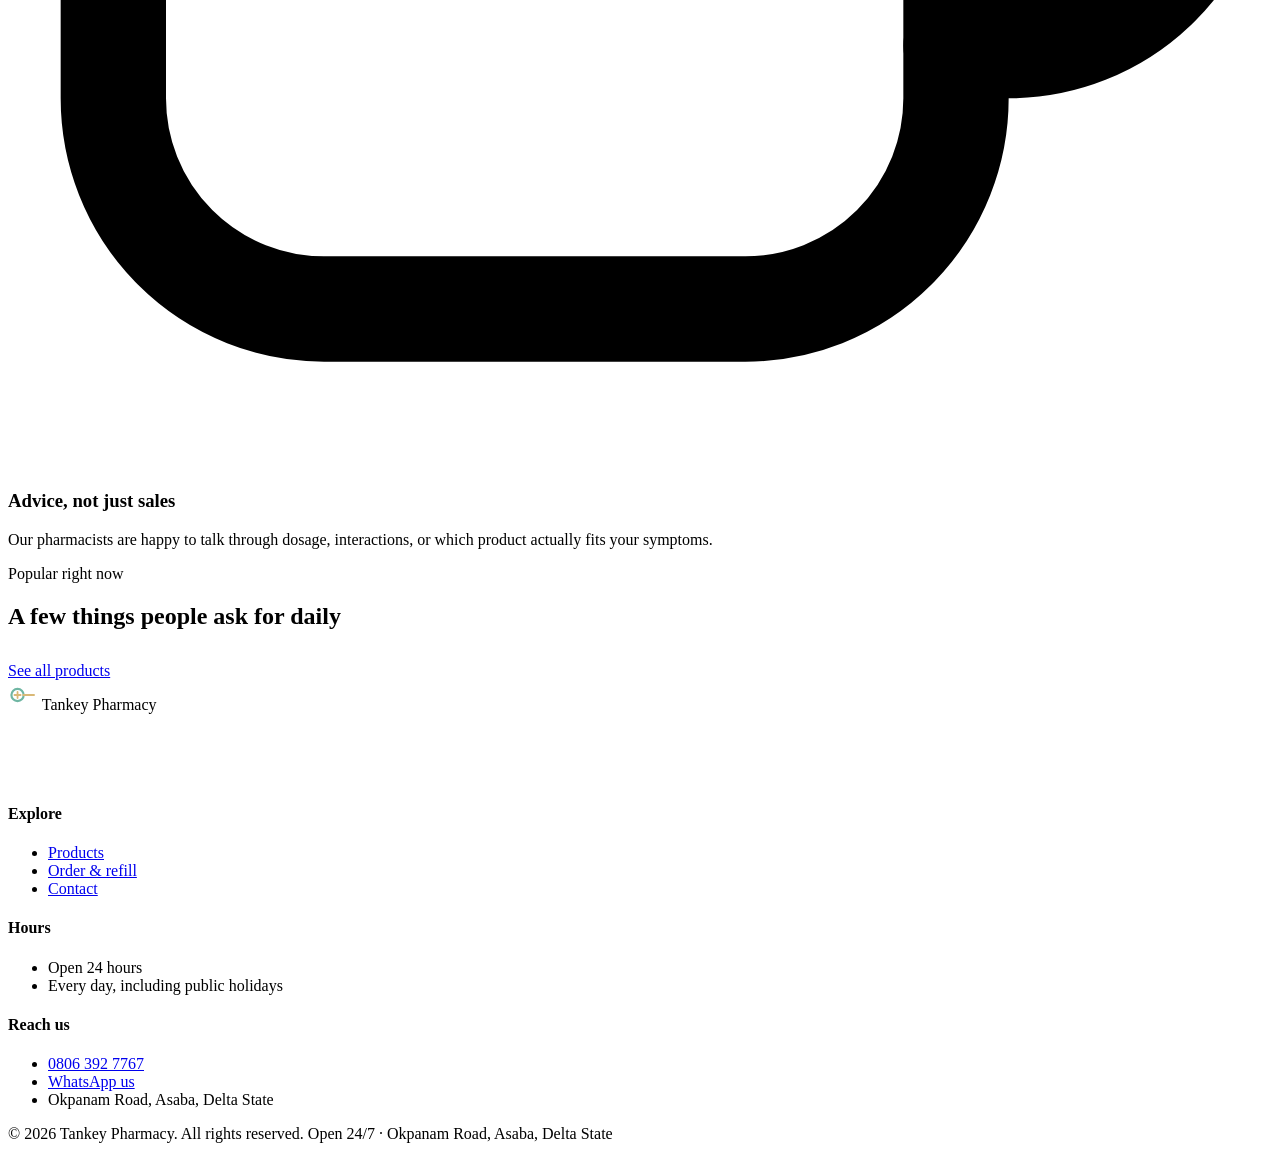
==== commit dc249f9d: "Refactor index.html for improved structure and content Updated HTML structure, improved accessibilit" ====
--- a/index.html
+++ b/index.html
@@ -1,244 +1,189 @@
 <!DOCTYPE html>
 <html lang="en">
 <head>
-<meta charset="UTF-8">
-<meta name="viewport" content="width=device-width, initial-scale=1.0">
-<title>Tankey Pharmacy — Where Care Is the Key</title>
-<meta name="description" content="Tankey Pharmacy: genuine medicines, real advice, and refills without the wait. Browse products, request a refill, or visit us.">
-<link rel="stylesheet" href="style.css">
+<meta charset="UTF-8" />
+<meta name="viewport" content="width=device-width, initial-scale=1.0" />
+<title>Tankey Pharmacy — Where Care is the Key</title>
+<meta name="description" content="Tankey Pharmacy: trusted community pharmacy. Browse medicines, request refills, and find our hours and location." />
+<link rel="preconnect" href="https://fonts.googleapis.com">
+<link rel="preconnect" href="https://fonts.gstatic.com" crossorigin>
+<link href="https://fonts.googleapis.com/css2?family=Fraunces:ital,wght@0,600;0,700;0,900;1,500&family=Work+Sans:wght@400;500;600;700&family=IBM+Plex+Mono:wght@500;600&display=swap" rel="stylesheet">
+<link rel="stylesheet" href="css/style.css" />
 </head>
-<body>
+<body data-page="home">
 
 <header class="site-header">
-  <nav class="nav wrap">
+  <div class="container nav-row">
     <a href="index.html" class="brand">
-      <svg class="brand-mark" viewBox="0 0 72 64" fill="none" xmlns="http://www.w3.org/2000/svg" aria-hidden="true">
-        <circle cx="14" cy="32" r="11" stroke="currentColor" stroke-width="5"/>
-        <rect x="24" y="29" width="34" height="6" fill="currentColor"/>
-        <rect x="47" y="18" width="6" height="28" fill="#B9862F"/>
+      <svg width="36" height="36" viewBox="0 0 44 44" fill="none" xmlns="http://www.w3.org/2000/svg" aria-hidden="true">
+        <circle cx="14" cy="22" r="9" stroke="#1F6F5C" stroke-width="3.2"/>
+        <line x1="14" y1="17.5" x2="14" y2="26.5" stroke="#B8863B" stroke-width="2.6" stroke-linecap="round"/>
+        <line x1="9.5" y1="22" x2="18.5" y2="22" stroke="#B8863B" stroke-width="2.6" stroke-linecap="round"/>
+        <line x1="22.5" y1="22" x2="38" y2="22" stroke="#B8863B" stroke-width="3.2" stroke-linecap="round"/>
+        <path d="M30 22 L33 22 L34.5 17 L36.5 27 L38 22" stroke="#D65A3A" stroke-width="2.4" stroke-linecap="round" stroke-linejoin="round" fill="none"/>
       </svg>
-      <span class="brand-text">Tankey Pharmacy<small>Where care is the key</small></span>
+      <span class="brand-word">Tankey Pharmacy<small>Where care is the key</small></span>
     </a>
-    <ul class="nav-links">
-      <li><a href="index.html" class="active">Home</a></li>
-      <li><a href="products.html">Products</a></li>
-      <li><a href="order.html">Order &amp; Refill</a></li>
-      <li><a href="contact.html">Contact</a></li>
+    <button class="nav-toggle" data-nav-toggle aria-label="Toggle menu" aria-expanded="false">
+      <svg viewBox="0 0 24 24" fill="none" stroke="currentColor" stroke-width="2" stroke-linecap="round"><line x1="3" y1="6" x2="21" y2="6"/><line x1="3" y1="12" x2="21" y2="12"/><line x1="3" y1="18" x2="21" y2="18"/></svg>
+    </button>
+    <ul class="nav-links" data-nav-links>
+      <li><a href="index.html" data-page-link="home">Home</a></li>
+      <li><a href="products.html" data-page-link="products">Products</a></li>
+      <li><a href="order.html" data-page-link="order">Order &amp; Refill</a></li>
+      <li><a href="contact.html" data-page-link="contact">Contact</a></li>
+      <li>
+        <a href="order.html" class="nav-cart" aria-label="View order">
+          <svg width="20" height="20" viewBox="0 0 24 24" fill="none" stroke="currentColor" stroke-width="2" stroke-linecap="round" stroke-linejoin="round"><circle cx="9" cy="21" r="1"/><circle cx="20" cy="21" r="1"/><path d="M1 1h4l2.68 13.39a2 2 0 0 0 2 1.61h9.72a2 2 0 0 0 2-1.61L23 6H6"/></svg>
+          <span class="cart-badge" data-cart-badge>0</span>
+        </a>
+      </li>
     </ul>
-    <div class="nav-cta">
-      <a href="order.html" class="cart-pill" aria-label="View cart">
-        <svg width="16" height="16" viewBox="0 0 24 24" fill="none" stroke="currentColor" stroke-width="2"><circle cx="9" cy="21" r="1"/><circle cx="20" cy="21" r="1"/><path d="M1 1h4l2.68 13.39a2 2 0 0 0 2 1.61h9.72a2 2 0 0 0 2-1.61L23 6H6"/></svg>
-        <span class="btn-label">Cart</span>
-        <span class="count" data-cart-count>0</span>
-      </a>
-      <button class="nav-toggle" aria-label="Toggle navigation" aria-expanded="false">
-        <svg viewBox="0 0 24 24" fill="none" stroke="currentColor" stroke-width="2"><path d="M3 6h18M3 12h18M3 18h18"/></svg>
-      </button>
-    </div>
-  </nav>
+  </div>
 </header>
 
 <main>
-
-  <!-- HERO -->
   <section class="hero">
-    <div class="wrap">
+    <div class="container hero-grid">
       <div class="hero-copy">
-        <span class="eyebrow">
-          <svg class="key-mark" viewBox="0 0 72 64" fill="none" xmlns="http://www.w3.org/2000/svg" aria-hidden="true">
-            <circle cx="14" cy="32" r="11" stroke="currentColor" stroke-width="6"/>
-            <rect x="24" y="27" width="34" height="10" fill="currentColor"/>
-            <rect x="47" y="14" width="10" height="36" fill="currentColor"/>
-          </svg>
-          Community pharmacy · Asaba Delta State
-        </span>
-        <h1>Where care is the key.</h1>
-        <p class="lede">Tankey Pharmacy keeps your family's health simple — genuine, NAFDAC-registered medicines, honest advice from real pharmacists, and refills that don't make you wait.</p>
+        <span class="eyebrow">Community pharmacy · Asaba</span>
+        <h1>Where care<br>is the key.</h1>
+        <p class="lede">Tankey Pharmacy keeps your family's health in reach — genuine medicines, honest advice, and a refill request that takes less than a minute. Open around the clock, every day.</p>
         <div class="hero-actions">
           <a href="products.html" class="btn btn-primary">Browse products</a>
-          <a href="order.html" class="btn btn-ghost">Request a refill</a>
+          <a href="order.html" class="btn btn-outline">Request a refill</a>
         </div>
       </div>
-      <div class="hero-art">
-        <svg viewBox="0 0 200 140" fill="none" xmlns="http://www.w3.org/2000/svg" aria-hidden="true">
-          <circle cx="42" cy="70" r="30" stroke="currentColor" stroke-width="12"/>
-          <rect x="70" y="60" width="95" height="20" fill="currentColor"/>
-          <rect x="128" y="30" width="20" height="80" class="bit-accent" fill="currentColor"/>
+      <div class="hero-visual" aria-hidden="true">
+        <svg class="key-hero" viewBox="0 0 520 320" fill="none" xmlns="http://www.w3.org/2000/svg">
+          <circle class="key-line" cx="130" cy="160" r="68" stroke="#165545" stroke-width="12"/>
+          <line x1="130" y1="130" x2="130" y2="190" stroke="#B8863B" stroke-width="10" stroke-linecap="round"/>
+          <line x1="100" y1="160" x2="160" y2="160" stroke="#B8863B" stroke-width="10" stroke-linecap="round"/>
+          <line class="key-line" x1="198" y1="160" x2="430" y2="160" stroke="#B8863B" stroke-width="12" stroke-linecap="round"/>
+          <path class="key-line" d="M430,160 L448,160 L458,128 L470,192 L480,148 L500,160 L508,160" stroke="#D65A3A" stroke-width="9" stroke-linecap="round" stroke-linejoin="round" fill="none"/>
         </svg>
       </div>
     </div>
   </section>
 
-  <!-- TRUST STRIP -->
-  <div class="trust-strip">
-    <div class="wrap">
-      <div class="trust-item">
-        <svg viewBox="0 0 24 24" fill="none" stroke="currentColor" stroke-width="2"><path d="M12 2l8 4v6c0 5-3.5 8.5-8 10-4.5-1.5-8-5-8-10V6l8-4z"/><path d="M9 12l2 2 4-4"/></svg>
-        <span>Licensed pharmacists on-site every day</span>
-      </div>
-      <div class="trust-item">
-        <svg viewBox="0 0 24 24" fill="none" stroke="currentColor" stroke-width="2"><rect x="3" y="4" width="18" height="18" rx="2"/><path d="M16 2v4M8 2v4M3 10h18"/></svg>
-        <span>Open 7 days a week, including holidays</span>
-      </div>
-      <div class="trust-item">
-        <svg viewBox="0 0 24 24" fill="none" stroke="currentColor" stroke-width="2"><path d="M20 6L9 17l-5-5"/></svg>
-        <span>Genuine, NAFDAC-registered medicines only</span>
-      </div>
+  <div class="status-strip">
+    <div class="container status-row">
+      <div class="status-item"><span class="dot"></span><strong>Open 24/7</strong></div>
+      <div class="status-item">Okpanam Road, Asaba, Delta State</div>
+      <div class="status-item"><a href="tel:+2348063927767">0806 392 7767</a></div>
+      <div class="status-item"><a href="https://wa.me/2348063927767" target="_blank" rel="noopener">Chat on WhatsApp</a></div>
     </div>
   </div>
 
-  <!-- ABOUT -->
-  <section id="about">
-    <div class="wrap two-col">
-      <div>
-        <span class="eyebrow">
-          <svg class="key-mark" viewBox="0 0 72 64" fill="none"><circle cx="14" cy="32" r="11" stroke="currentColor" stroke-width="6"/><rect x="24" y="27" width="34" height="10" fill="currentColor"/><rect x="47" y="14" width="10" height="36" fill="currentColor"/></svg>
-          About us
-        </span>
-        <h2>Neighbourhood care, done properly.</h2>
-        <p>Tankey Pharmacy started with one idea: that getting your medicine shouldn't feel like a chore. We stock the essentials every household needs, keep clear records of your prescriptions so refills are quick, and take the time to explain dosage in plain language — not just hand over a bag and a receipt.</p>
-        <p>Every product on our shelves is sourced through licensed distributors and checked against NAFDAC registration before it reaches you.</p>
+  <section>
+    <div class="container">
+      <div class="section-head">
+        <span class="eyebrow">Why Tankey</span>
+        <h2>Care that shows up prepared</h2>
       </div>
-      <div class="about-visual">
-        <svg viewBox="0 0 200 140" fill="none" xmlns="http://www.w3.org/2000/svg" aria-hidden="true">
-          <circle cx="42" cy="70" r="26" stroke="currentColor" stroke-width="10"/>
-          <rect x="66" y="62" width="100" height="16" fill="currentColor"/>
-          <rect x="128" y="38" width="16" height="64" fill="#B9862F"/>
-        </svg>
-      </div>
-    </div>
-  </section>
-
-  <!-- SERVICES -->
-  <section style="background:var(--surface); border-top:1px solid var(--line); border-bottom:1px solid var(--line);">
-    <div class="wrap">
-      <div class="section-head">
-        <span class="eyebrow">
-          <svg class="key-mark" viewBox="0 0 72 64" fill="none"><circle cx="14" cy="32" r="11" stroke="currentColor" stroke-width="6"/><rect x="24" y="27" width="34" height="10" fill="currentColor"/><rect x="47" y="14" width="10" height="36" fill="currentColor"/></svg>
-          What we offer
-        </span>
-        <h2>Everything your household needs, close by.</h2>
-      </div>
-      <div class="card-grid">
-        <div class="service-card">
-          <svg viewBox="0 0 24 24" fill="none" stroke="currentColor" stroke-width="2"><path d="M9 2h6v4H9zM9 6v14a2 2 0 002 2h2a2 2 0 002-2V6"/><path d="M9 12h6"/></svg>
-          <h3>Prescription filling</h3>
-          <p>Bring your prescription in or scan it online — we prepare it while you wait.</p>
+      <div class="grid-3">
+        <div class="card feature-card">
+          <div class="icon-wrap"><svg viewBox="0 0 24 24" fill="none" stroke="currentColor" stroke-width="2" stroke-linecap="round" stroke-linejoin="round"><path d="M20.24 12.24a6 6 0 0 0-8.49-8.49L5 10.5V19h8.5z"/><line x1="16" y1="8" x2="2" y2="22"/><line x1="17.5" y1="15" x2="9" y2="15"/></svg></div>
+          <h3>Genuine medicines</h3>
+          <p>Every product is sourced from licensed distributors and stored correctly, from paracetamol to prescription antibiotics.</p>
         </div>
-        <div class="service-card">
-          <svg viewBox="0 0 24 24" fill="none" stroke="currentColor" stroke-width="2"><path d="M12 8v4l3 3"/><circle cx="12" cy="12" r="9"/></svg>
-          <h3>Refill reminders</h3>
-          <p>We keep track of your refill dates so you never run out of daily medication.</p>
+        <div class="card feature-card">
+          <div class="icon-wrap"><svg viewBox="0 0 24 24" fill="none" stroke="currentColor" stroke-width="2" stroke-linecap="round" stroke-linejoin="round"><path d="M22 11.08V12a10 10 0 1 1-5.93-9.14"/><polyline points="22 4 12 14.01 9 11.01"/></svg></div>
+          <h3>Refills without the queue</h3>
+          <p>Send your prescription details online and pick up when it's ready — no waiting in line to place a repeat order.</p>
         </div>
-        <div class="service-card">
-          <svg viewBox="0 0 24 24" fill="none" stroke="currentColor" stroke-width="2"><path d="M22 12h-4l-3 9L9 3l-3 9H2"/></svg>
-          <h3>Health screening</h3>
-          <p>Quick, affordable blood pressure and blood glucose checks — no appointment needed.</p>
-        </div>
-        <div class="service-card">
-          <svg viewBox="0 0 24 24" fill="none" stroke="currentColor" stroke-width="2"><path d="M20 12v6a2 2 0 01-2 2H6a2 2 0 01-2-2v-6M12 3v12M7 8l5-5 5 5"/></svg>
-          <h3>Mother &amp; baby care</h3>
-          <p>Formula, prenatal vitamins and honest advice for new and expecting mothers.</p>
-        </div>
-        <div class="service-card">
-          <svg viewBox="0 0 24 24" fill="none" stroke="currentColor" stroke-width="2"><rect x="1" y="7" width="15" height="11" rx="1"/><path d="M16 10h4l3 3v4h-7z"/><circle cx="6" cy="20" r="1.5"/><circle cx="18" cy="20" r="1.5"/></svg>
-          <h3>Local delivery</h3>
-          <p>Same-day drop-off around campus and town for orders placed before 3pm.</p>
-        </div>
-        <div class="service-card">
-          <svg viewBox="0 0 24 24" fill="none" stroke="currentColor" stroke-width="2"><path d="M3 12l2-2 4 4 8-8 2 2"/><path d="M3 20h18"/></svg>
-          <h3>Genuine stock guarantee</h3>
-          <p>Every batch is checked and verifiable — no counterfeits, ever.</p>
+        <div class="card feature-card">
+          <div class="icon-wrap"><svg viewBox="0 0 24 24" fill="none" stroke="currentColor" stroke-width="2" stroke-linecap="round" stroke-linejoin="round"><path d="M18 8h1a4 4 0 0 1 0 8h-1"/><path d="M2 8h16v9a4 4 0 0 1-4 4H6a4 4 0 0 1-4-4z"/><line x1="6" y1="1" x2="6" y2="4"/><line x1="10" y1="1" x2="10" y2="4"/><line x1="14" y1="1" x2="14" y2="4"/></svg></div>
+          <h3>Advice, not just sales</h3>
+          <p>Our pharmacists are happy to talk through dosage, interactions, or which product actually fits your symptoms.</p>
         </div>
       </div>
     </div>
   </section>
 
-  <!-- HOURS + CTA -->
   <section>
-    <div class="wrap two-col">
-      <div>
-        <span class="eyebrow">
-          <svg class="key-mark" viewBox="0 0 72 64" fill="none"><circle cx="14" cy="32" r="11" stroke="currentColor" stroke-width="6"/><rect x="24" y="27" width="34" height="10" fill="currentColor"/><rect x="47" y="14" width="10" height="36" fill="currentColor"/></svg>
-          Find us
-        </span>
-        <h2>Drop by or reach out anytime.</h2>
-        <ul class="info-list">
-          <li>
-            <svg viewBox="0 0 24 24" fill="none" stroke="currentColor" stroke-width="2"><path d="M21 10c0 7-9 13-9 13s-9-6-9-13a9 9 0 0118 0z"/><circle cx="12" cy="10" r="3"/></svg>
-            <span>Okpanam road,Asaba,Delta State, Nigeria</span>
-          </li>
-          <li>
-            <svg viewBox="0 0 24 24" fill="none" stroke="currentColor" stroke-width="2"><path d="M22 16.92v3a2 2 0 01-2.18 2 19.79 19.79 0 01-8.63-3.07 19.5 19.5 0 01-6-6 19.79 19.79 0 01-3.07-8.67A2 2 0 014.11 2h3a2 2 0 012 1.72c.12.9.34 1.79.66 2.64a2 2 0 01-.45 2.11L8.09 9.91a16 16 0 006 6l1.44-1.44a2 2 0 012.11-.45c.85.32 1.74.54 2.64.66A2 2 0 0122 16.92z"/></svg>
-            <span>0806 392 7767 &nbsp;·&nbsp; WhatsApp available</span>
-          </li>
-          <li>
-            <svg viewBox="0 0 24 24" fill="none" stroke="currentColor" stroke-width="2"><rect x="3" y="4" width="18" height="18" rx="2"/><path d="M16 2v4M8 2v4M3 10h18"/></svg>
-            <span>Open every day, 7:00am – 10:00pm</span>
-          </li>
-        </ul>
-        <a href="contact.html" class="btn btn-ghost">Full contact details</a>
+    <div class="container">
+      <div class="section-head">
+        <span class="eyebrow">Popular right now</span>
+        <h2>A few things people ask for daily</h2>
       </div>
-      <div>
-        <table class="hours-table" aria-label="Opening hours">
-          <tr><td>Monday – Friday</td><td>7:00am – 10:00pm</td></tr>
-          <tr><td>Saturday</td><td>8:00am – 10:00pm</td></tr>
-          <tr><td>Sunday</td><td>9:00am – 8:00pm</td></tr>
-          <tr><td>Public holidays</td><td>10:00am – 6:00pm</td></tr>
-        </table>
+      <div class="grid-4" id="featured-products"></div>
+      <div class="text-center" style="margin-top:32px;">
+        <a href="products.html" class="btn btn-brass">See all products</a>
       </div>
     </div>
   </section>
-
-  <section style="padding-top:0;">
-    <div class="wrap">
-      <div class="cta-banner">
-        <div>
-          <h2>Need something urgent?</h2>
-          <p>Message us on WhatsApp and we'll have it ready for pickup or delivery.</p>
-        </div>
-        <a href="contact.html" class="btn btn-gold">Get in touch</a>
-      </div>
-    </div>
-  </section>
-
 </main>
 
 <footer class="site-footer">
-  <div class="wrap">
-    <div class="footer-grid">
-      <div>
-        <a href="index.html" class="brand" style="margin-bottom:14px;">
-          <svg class="brand-mark" viewBox="0 0 72 64" fill="none"><circle cx="14" cy="32" r="11" stroke="currentColor" stroke-width="5"/><rect x="24" y="29" width="34" height="6" fill="currentColor"/><rect x="47" y="18" width="6" height="28" fill="#D9BE7D"/></svg>
-          <span class="brand-text">Tankey Pharmacy<small>Where care is the key</small></span>
-        </a>
-        <p>Genuine medicines and real advice, every day of the week.</p>
+  <div class="container footer-grid">
+    <div>
+      <div class="footer-brand">
+        <svg width="30" height="30" viewBox="0 0 44 44" fill="none" xmlns="http://www.w3.org/2000/svg" aria-hidden="true">
+          <circle cx="14" cy="22" r="9" stroke="#6FB6A3" stroke-width="3.2"/>
+          <line x1="14" y1="17.5" x2="14" y2="26.5" stroke="#D9B876" stroke-width="2.6" stroke-linecap="round"/>
+          <line x1="9.5" y1="22" x2="18.5" y2="22" stroke="#D9B876" stroke-width="2.6" stroke-linecap="round"/>
+          <line x1="22.5" y1="22" x2="38" y2="22" stroke="#D9B876" stroke-width="3.2" stroke-linecap="round"/>
+        </svg>
+        <span class="brand-word">Tankey Pharmacy</span>
       </div>
-      <div class="footer-col">
-        <h4>Explore</h4>
-        <ul>
-          <li><a href="products.html">Products</a></li>
-          <li><a href="order.html">Order &amp; refill</a></li>
-          <li><a href="contact.html">Contact</a></li>
-        </ul>
-      </div>
-      <div class="footer-col">
-        <h4>Contact</h4>
-        <ul>
-          <li><a href="tel:+2348063927767">0806 392 7767</a></li>
-          <li><a href="mailto:tankeyspharmacy@gmal.com">tankeyspharmacy@gmal.com</a></li>
-          <li>Okpanam road,Asaba,Delta State</li>
-        </ul>
-      </div>
+      <p style="color:rgba(255,255,255,0.7); max-width:34ch;">Where care is the key. Serving the community with genuine medicines and honest guidance.</p>
     </div>
-    <div class="footer-bottom">
-      <span>© 2026 Tankey Pharmacy. All rights reserved.</span>
-      <span>Demo site — no real transactions are processed.</span>
+    <div>
+      <h4>Explore</h4>
+      <ul class="footer-list">
+        <li><a href="products.html">Products</a></li>
+        <li><a href="order.html">Order &amp; refill</a></li>
+        <li><a href="contact.html">Contact</a></li>
+      </ul>
     </div>
+    <div>
+      <h4>Hours</h4>
+      <ul class="footer-list">
+        <li>Open 24 hours</li>
+        <li>Every day, including public holidays</li>
+      </ul>
+    </div>
+    <div>
+      <h4>Reach us</h4>
+      <ul class="footer-list">
+        <li><a href="tel:+2348063927767">0806 392 7767</a></li>
+        <li><a href="https://wa.me/2348063927767" target="_blank" rel="noopener">WhatsApp us</a></li>
+        <li>Okpanam Road, Asaba, Delta State</li>
+      </ul>
+    </div>
+  </div>
+  <div class="container footer-bottom">
+    <span>© <span id="year"></span> Tankey Pharmacy. All rights reserved.</span>
+    <span>Open 24/7 · Okpanam Road, Asaba, Delta State</span>
   </div>
 </footer>
 
-<script src="products-data.js"></script>
-<script src="script.js"></script>
+<script src="js/main.js"></script>
+<script>
+  document.getElementById("year").textContent = new Date().getFullYear();
+
+  // featured products (first 4)
+  const wrap = document.getElementById("featured-products");
+  TANKEY_PRODUCTS.slice(0, 4).forEach((p) => {
+    const el = document.createElement("div");
+    el.className = "product-card";
+    el.innerHTML = `
+      <div class="product-media">
+        ${p.rx ? '<span class="rx-flag">Rx</span>' : ""}
+        <svg viewBox="0 0 24 24" fill="none" stroke="currentColor" stroke-width="1.8"><rect x="4" y="2" width="16" height="20" rx="2"/><path d="M9 7h6M9 11h6M9 15h4"/></svg>
+      </div>
+      <div class="product-body">
+        <span class="product-cat">${p.cat}</span>
+        <h3>${p.name}</h3>
+        <p class="product-desc">${p.desc}</p>
+        <div class="product-foot">
+          <span class="price">${formatNaira(p.price)}</span>
+          <button class="btn btn-primary btn-sm" onclick="addToCart('${p.id}')">Add</button>
+        </div>
+      </div>`;
+    wrap.appendChild(el);
+  });
+</script>
 </body>
 </html>
